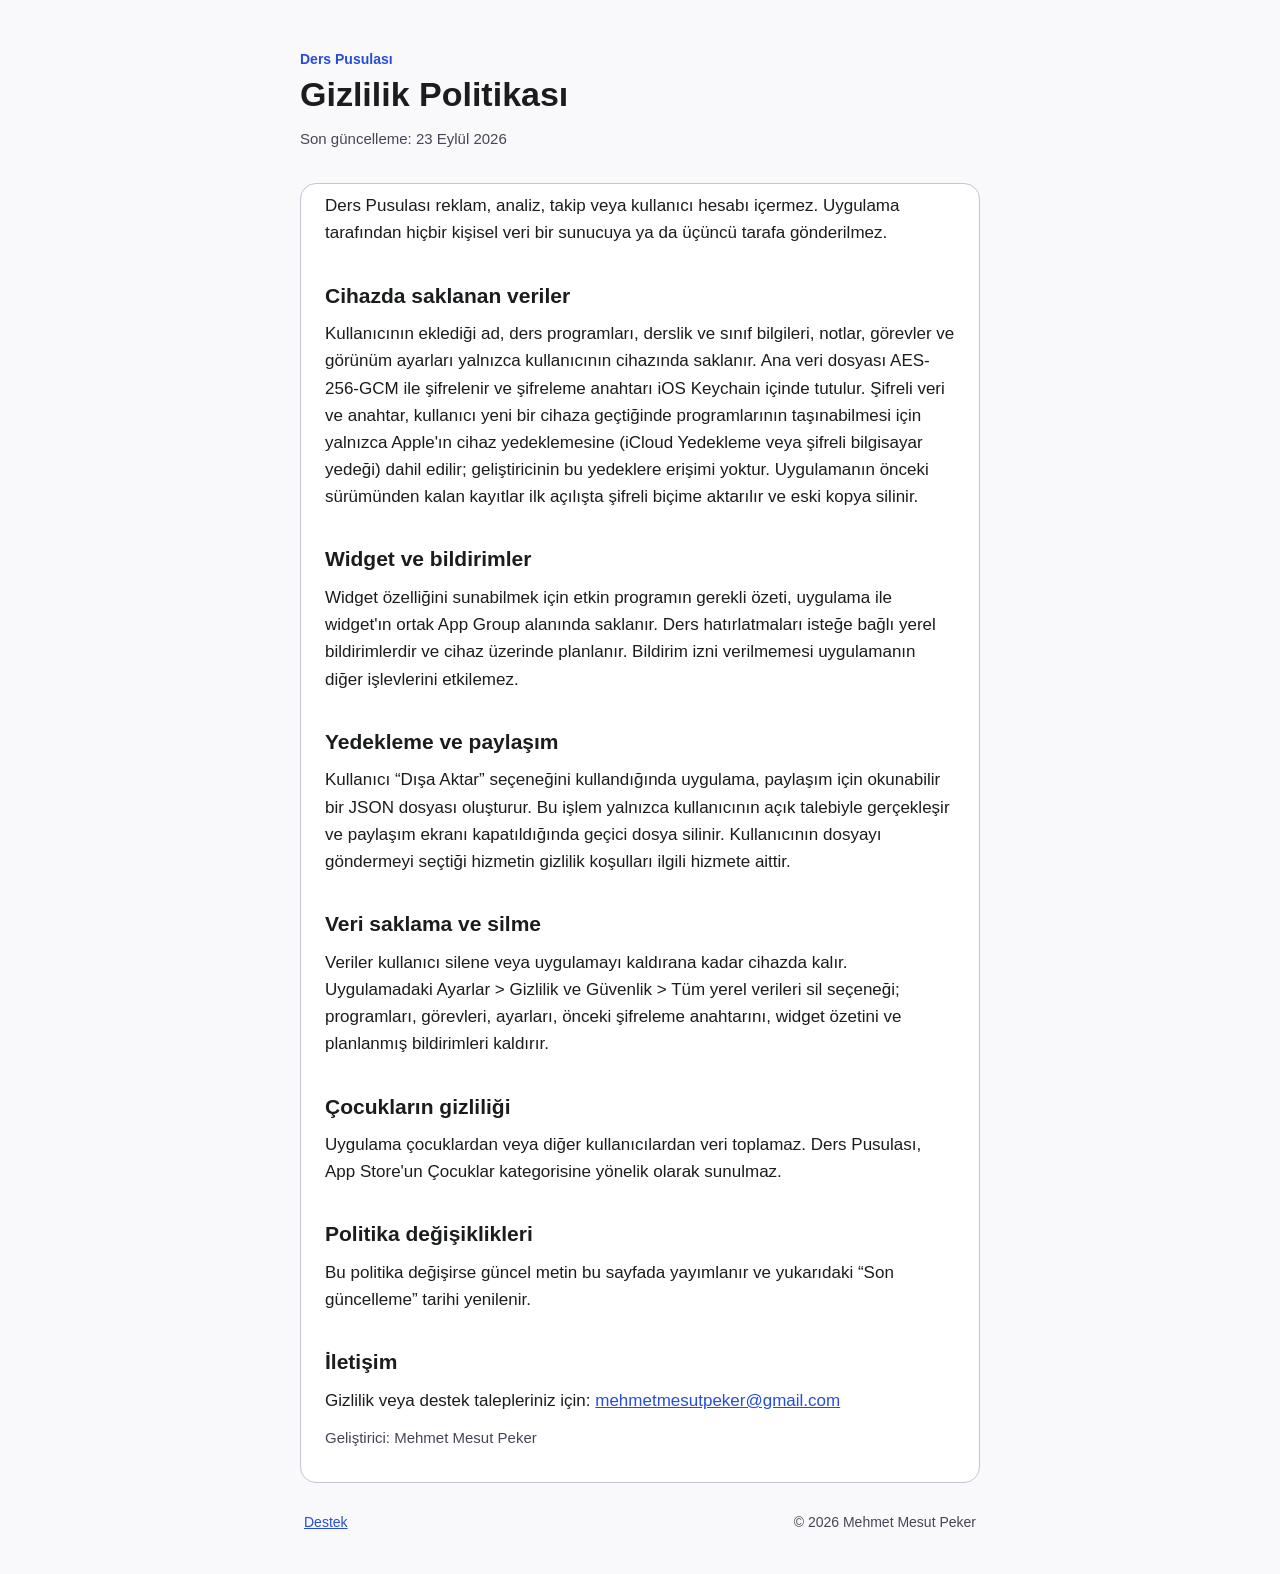
==== gizlilik.html @ eeb817d2 "Ders Pusulası destek ve gizlilik sayfaları Co-Authored-By: Claude Opus 5.5 <noreply@anthropic.com>" ====
<!DOCTYPE html>
<html lang="tr">
<head>
<meta charset="utf-8">
<meta name="viewport" content="width=device-width, initial-scale=1">
<title>Ders Pusulası — Gizlilik Politikası</title>
<meta name="description" content="Ders Pusulası iOS uygulamasının gizlilik politikası.">
<link rel="stylesheet" href="style.css">
</head>
<body>
<main>
<header>
<p class="eyebrow"><a href="index.html">Ders Pusulası</a></p>
<h1>Gizlilik Politikası</h1>
<p class="muted">Son güncelleme: 23 Eylül 2026</p>
</header>

<section>
<p>Ders Pusulası reklam, analiz, takip veya kullanıcı hesabı içermez. Uygulama tarafından hiçbir kişisel veri bir sunucuya ya da üçüncü tarafa gönderilmez.</p>

<h2>Cihazda saklanan veriler</h2>
<p>Kullanıcının eklediği ad, ders programları, derslik ve sınıf bilgileri, notlar, görevler ve görünüm ayarları yalnızca kullanıcının cihazında saklanır. Ana veri dosyası AES-256-GCM ile şifrelenir ve şifreleme anahtarı iOS Keychain içinde tutulur. Şifreli veri ve anahtar, kullanıcı yeni bir cihaza geçtiğinde programlarının taşınabilmesi için yalnızca Apple'ın cihaz yedeklemesine (iCloud Yedekleme veya şifreli bilgisayar yedeği) dahil edilir; geliştiricinin bu yedeklere erişimi yoktur. Uygulamanın önceki sürümünden kalan kayıtlar ilk açılışta şifreli biçime aktarılır ve eski kopya silinir.</p>

<h2>Widget ve bildirimler</h2>
<p>Widget özelliğini sunabilmek için etkin programın gerekli özeti, uygulama ile widget'ın ortak App Group alanında saklanır. Ders hatırlatmaları isteğe bağlı yerel bildirimlerdir ve cihaz üzerinde planlanır. Bildirim izni verilmemesi uygulamanın diğer işlevlerini etkilemez.</p>

<h2>Yedekleme ve paylaşım</h2>
<p>Kullanıcı “Dışa Aktar” seçeneğini kullandığında uygulama, paylaşım için okunabilir bir JSON dosyası oluşturur. Bu işlem yalnızca kullanıcının açık talebiyle gerçekleşir ve paylaşım ekranı kapatıldığında geçici dosya silinir. Kullanıcının dosyayı göndermeyi seçtiği hizmetin gizlilik koşulları ilgili hizmete aittir.</p>

<h2>Veri saklama ve silme</h2>
<p>Veriler kullanıcı silene veya uygulamayı kaldırana kadar cihazda kalır. Uygulamadaki Ayarlar &gt; Gizlilik ve Güvenlik &gt; Tüm yerel verileri sil seçeneği; programları, görevleri, ayarları, önceki şifreleme anahtarını, widget özetini ve planlanmış bildirimleri kaldırır.</p>

<h2>Çocukların gizliliği</h2>
<p>Uygulama çocuklardan veya diğer kullanıcılardan veri toplamaz. Ders Pusulası, App Store'un Çocuklar kategorisine yönelik olarak sunulmaz.</p>

<h2>Politika değişiklikleri</h2>
<p>Bu politika değişirse güncel metin bu sayfada yayımlanır ve yukarıdaki “Son güncelleme” tarihi yenilenir.</p>

<h2>İletişim</h2>
<p>Gizlilik veya destek talepleriniz için: <a href="mailto:mehmetmesutpeker@gmail.com?subject=Ders%20Pusulas%C4%B1%20Gizlilik">mehmetmesutpeker@gmail.com</a></p>
<p class="muted">Geliştirici: Mehmet Mesut Peker</p>
</section>

<footer>
<a href="index.html">Destek</a>
<span>© 2026 Mehmet Mesut Peker</span>
</footer>
</main>
</body>
</html>
---- style.css ----
:root {
  --bg: #F9F9FC;
  --card: #FFFFFF;
  --text: #1A1C1E;
  --muted: #444655;
  --primary: #264DD9;
  --border: #C4C5D7;
}
@media (prefers-color-scheme: dark) {
  :root {
    --bg: #12141F;
    --card: #1D2030;
    --text: #F2F3FA;
    --muted: #A6ABC4;
    --primary: #7B80F0;
    --border: #2C3048;
  }
}
* { box-sizing: border-box; }
body {
  margin: 0;
  background: var(--bg);
  color: var(--text);
  font: 17px/1.6 -apple-system, BlinkMacSystemFont, "Segoe UI", Roboto, sans-serif;
}
main { max-width: 720px; margin: 0 auto; padding: 48px 20px 32px; }
header { margin-bottom: 32px; }
.eyebrow { color: var(--primary); font-weight: 700; font-size: 14px; margin: 0 0 4px; }
.eyebrow a { color: inherit; text-decoration: none; }
h1 { font-size: 34px; line-height: 1.2; margin: 0 0 12px; font-weight: 800; }
h2 { font-size: 21px; margin: 32px 0 8px; }
h3 { font-size: 17px; margin: 20px 0 4px; }
p { margin: 0 0 12px; }
.lead { font-size: 18px; color: var(--muted); }
.muted { color: var(--muted); font-size: 15px; }
section {
  background: var(--card);
  border: 1px solid var(--border);
  border-radius: 16px;
  padding: 8px 24px 20px;
  margin-bottom: 20px;
}
a { color: var(--primary); }
.button {
  display: inline-block;
  background: var(--primary);
  color: #fff;
  text-decoration: none;
  font-weight: 700;
  padding: 12px 20px;
  border-radius: 12px;
}
footer {
  display: flex;
  justify-content: space-between;
  flex-wrap: wrap;
  gap: 8px;
  color: var(--muted);
  font-size: 14px;
  padding: 8px 4px;
}
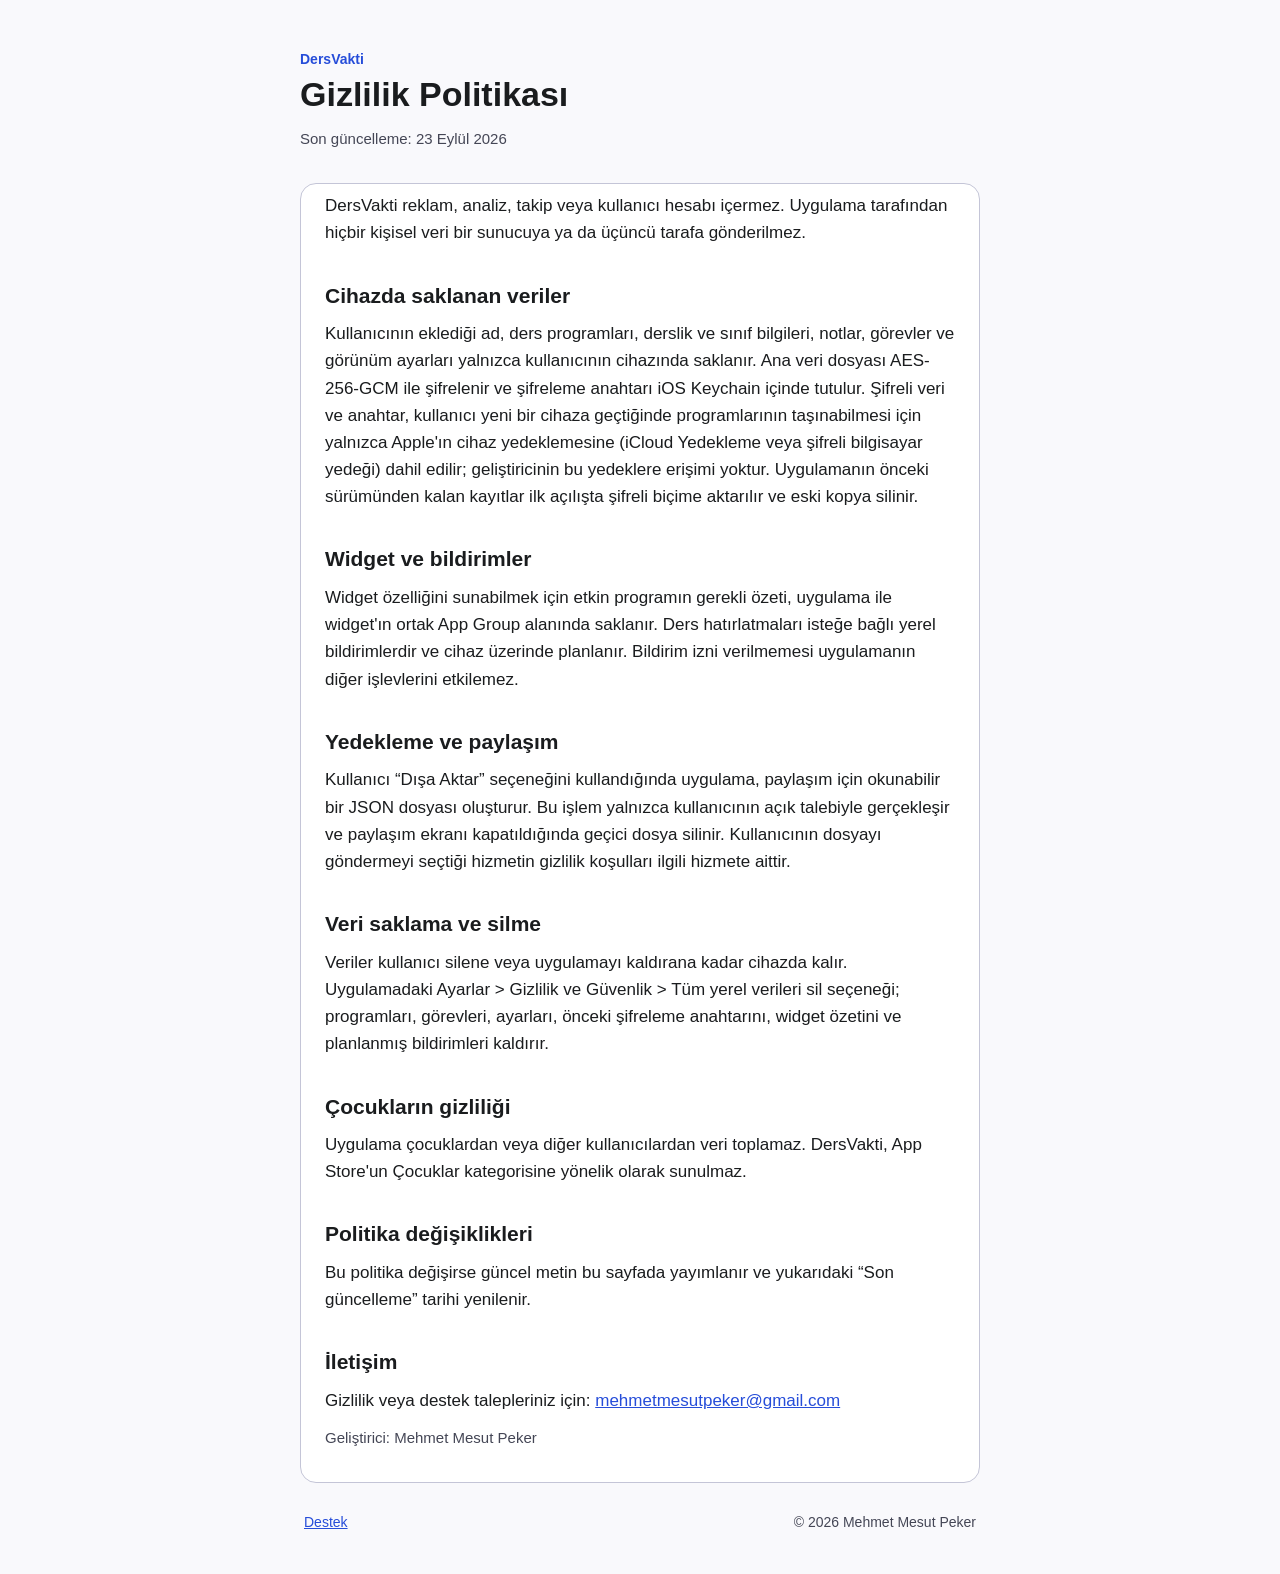
==== commit d9457681: "Uygulama adını DersVakti olarak güncelle Co-Authored-By: Claude Opus 5.5 <noreply@anthropic.com>" ====
--- a/gizlilik.html
+++ b/gizlilik.html
@@ -3,20 +3,20 @@
 <head>
 <meta charset="utf-8">
 <meta name="viewport" content="width=device-width, initial-scale=1">
-<title>Ders Pusulası — Gizlilik Politikası</title>
-<meta name="description" content="Ders Pusulası iOS uygulamasının gizlilik politikası.">
+<title>DersVakti — Gizlilik Politikası</title>
+<meta name="description" content="DersVakti iOS uygulamasının gizlilik politikası.">
 <link rel="stylesheet" href="style.css">
 </head>
 <body>
 <main>
 <header>
-<p class="eyebrow"><a href="index.html">Ders Pusulası</a></p>
+<p class="eyebrow"><a href="index.html">DersVakti</a></p>
 <h1>Gizlilik Politikası</h1>
 <p class="muted">Son güncelleme: 23 Eylül 2026</p>
 </header>
 
 <section>
-<p>Ders Pusulası reklam, analiz, takip veya kullanıcı hesabı içermez. Uygulama tarafından hiçbir kişisel veri bir sunucuya ya da üçüncü tarafa gönderilmez.</p>
+<p>DersVakti reklam, analiz, takip veya kullanıcı hesabı içermez. Uygulama tarafından hiçbir kişisel veri bir sunucuya ya da üçüncü tarafa gönderilmez.</p>
 
 <h2>Cihazda saklanan veriler</h2>
 <p>Kullanıcının eklediği ad, ders programları, derslik ve sınıf bilgileri, notlar, görevler ve görünüm ayarları yalnızca kullanıcının cihazında saklanır. Ana veri dosyası AES-256-GCM ile şifrelenir ve şifreleme anahtarı iOS Keychain içinde tutulur. Şifreli veri ve anahtar, kullanıcı yeni bir cihaza geçtiğinde programlarının taşınabilmesi için yalnızca Apple'ın cihaz yedeklemesine (iCloud Yedekleme veya şifreli bilgisayar yedeği) dahil edilir; geliştiricinin bu yedeklere erişimi yoktur. Uygulamanın önceki sürümünden kalan kayıtlar ilk açılışta şifreli biçime aktarılır ve eski kopya silinir.</p>
@@ -31,13 +31,13 @@
 <p>Veriler kullanıcı silene veya uygulamayı kaldırana kadar cihazda kalır. Uygulamadaki Ayarlar &gt; Gizlilik ve Güvenlik &gt; Tüm yerel verileri sil seçeneği; programları, görevleri, ayarları, önceki şifreleme anahtarını, widget özetini ve planlanmış bildirimleri kaldırır.</p>
 
 <h2>Çocukların gizliliği</h2>
-<p>Uygulama çocuklardan veya diğer kullanıcılardan veri toplamaz. Ders Pusulası, App Store'un Çocuklar kategorisine yönelik olarak sunulmaz.</p>
+<p>Uygulama çocuklardan veya diğer kullanıcılardan veri toplamaz. DersVakti, App Store'un Çocuklar kategorisine yönelik olarak sunulmaz.</p>
 
 <h2>Politika değişiklikleri</h2>
 <p>Bu politika değişirse güncel metin bu sayfada yayımlanır ve yukarıdaki “Son güncelleme” tarihi yenilenir.</p>
 
 <h2>İletişim</h2>
-<p>Gizlilik veya destek talepleriniz için: <a href="mailto:mehmetmesutpeker@gmail.com?subject=Ders%20Pusulas%C4%B1%20Gizlilik">mehmetmesutpeker@gmail.com</a></p>
+<p>Gizlilik veya destek talepleriniz için: <a href="mailto:mehmetmesutpeker@gmail.com?subject=DersVakti%20Gizlilik">mehmetmesutpeker@gmail.com</a></p>
 <p class="muted">Geliştirici: Mehmet Mesut Peker</p>
 </section>
 
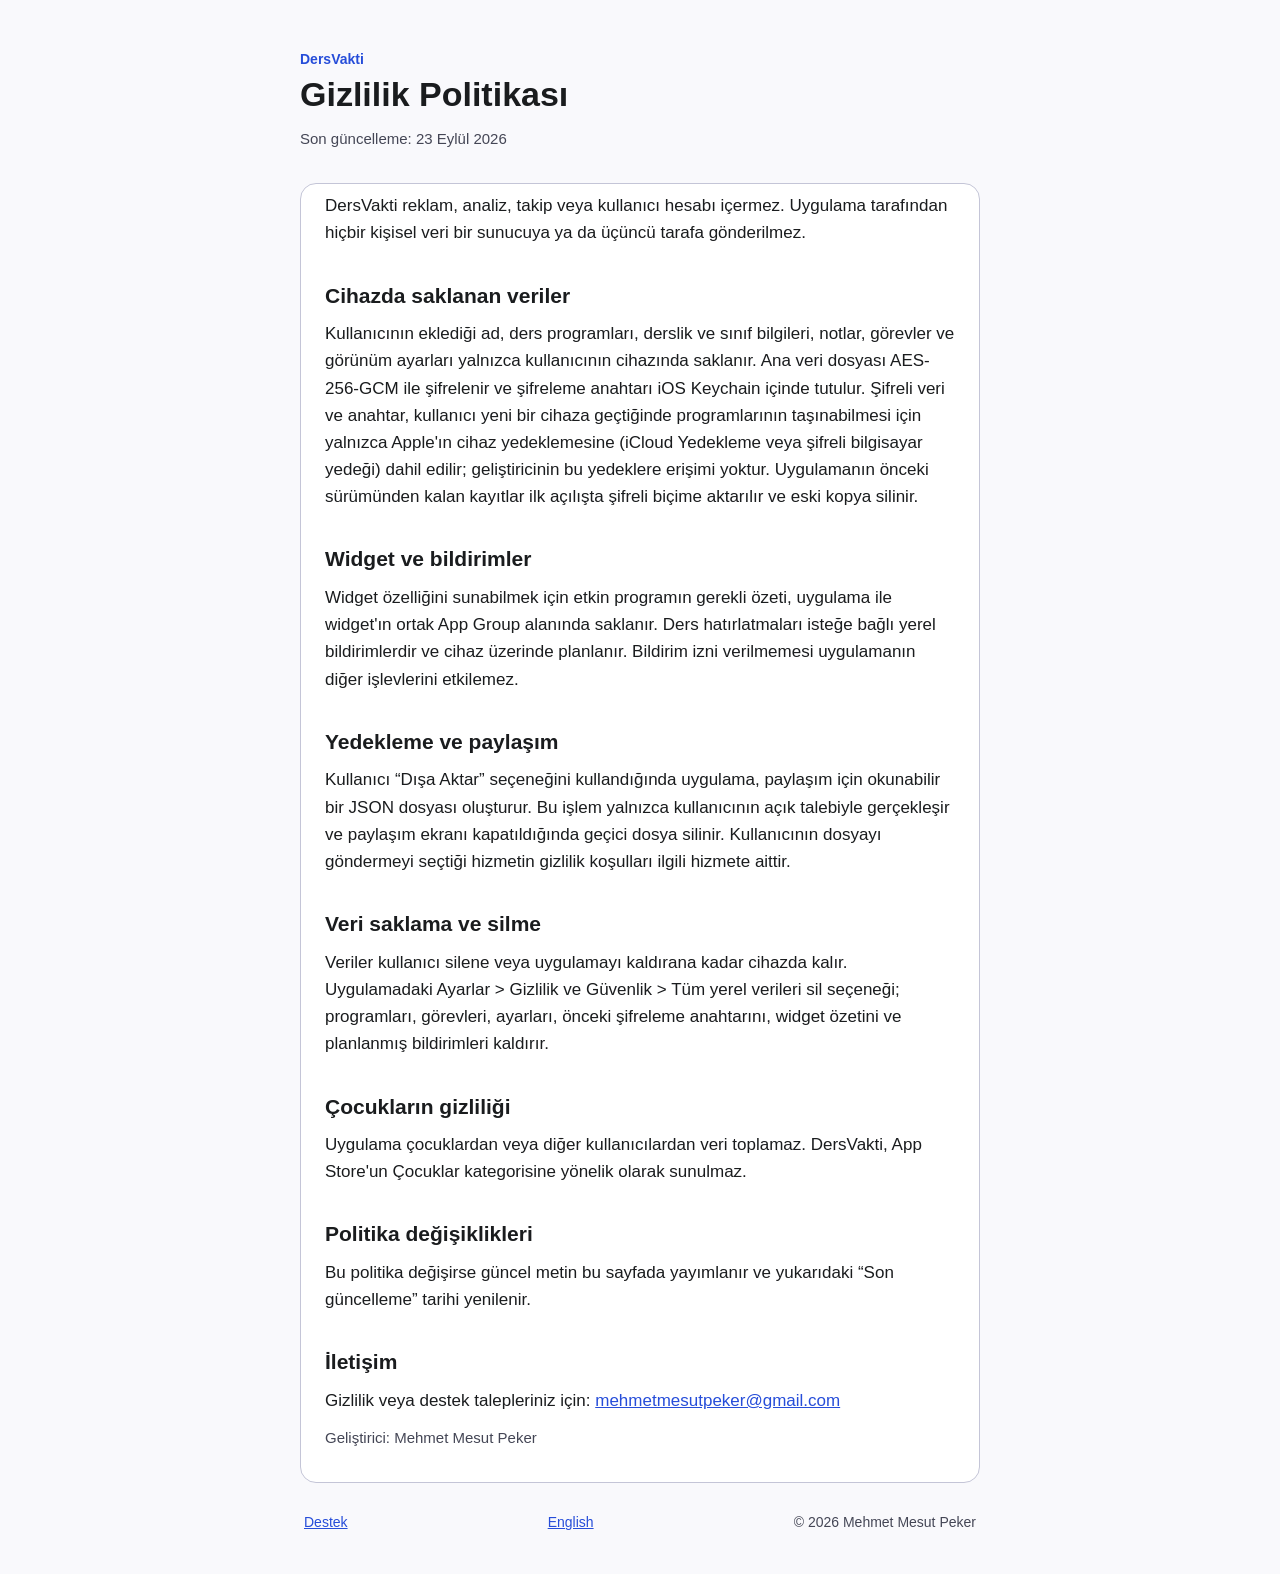
==== commit ff8b6cb6: "İngilizce destek ve gizlilik sayfalarını ekle Co-Authored-By: Claude Opus 5.5 <noreply@anthropic.com" ====
--- a/gizlilik.html
+++ b/gizlilik.html
@@ -43,6 +43,7 @@
 
 <footer>
 <a href="index.html">Destek</a>
+<a href="en/privacy.html" lang="en">English</a>
 <span>© 2026 Mehmet Mesut Peker</span>
 </footer>
 </main>
